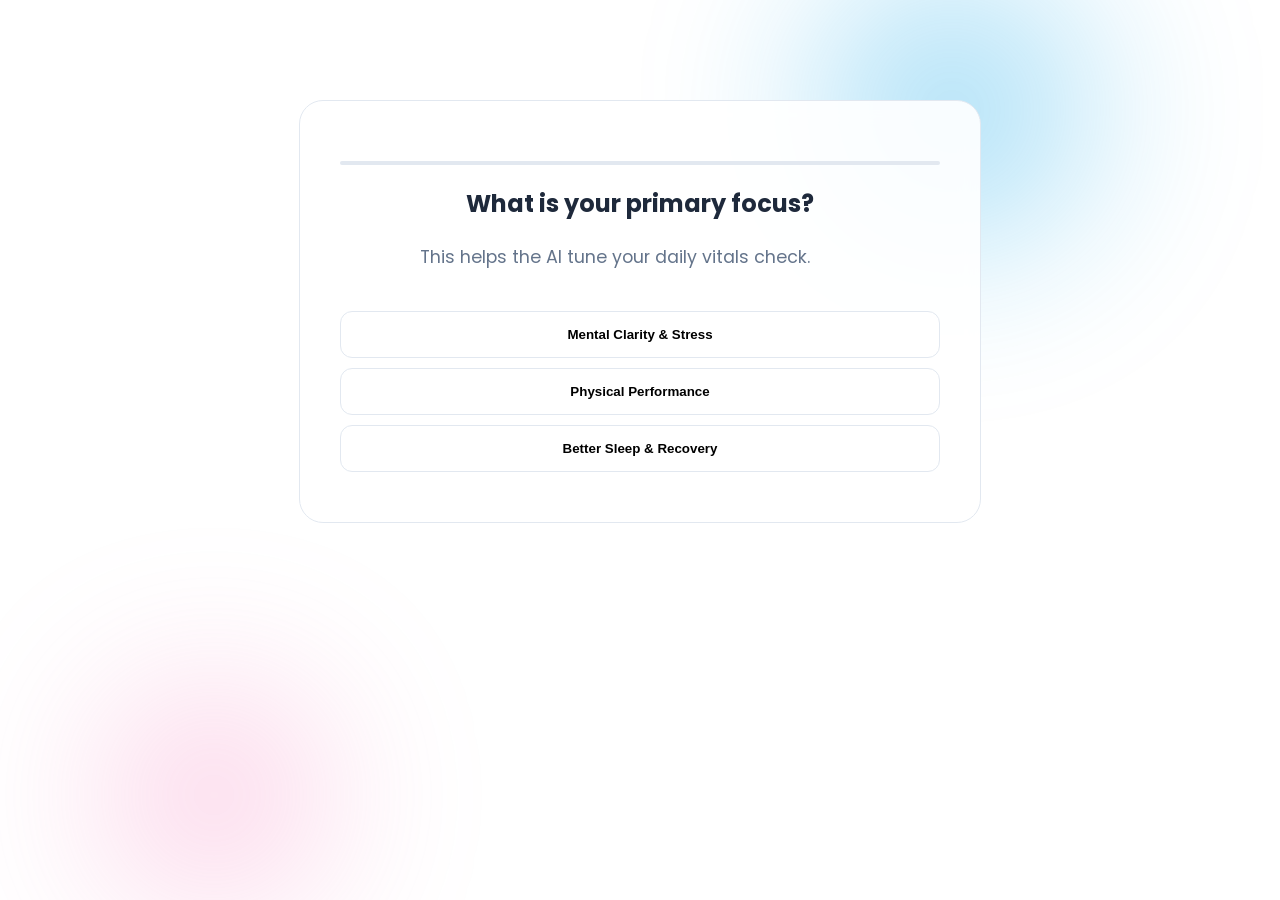
==== assessment.html @ 7e3f89d2 "Add initial HTML structure for AI assessment" ====
<!DOCTYPE html>
<html lang="en">
<head>
    <meta charset="UTF-8">
    <meta name="viewport" content="width=device-width, initial-scale=1.0">
    <title>AI Assessment | Vitals Tracker</title>
    <link href="https://fonts.googleapis.com/css2?family=Poppins:wght@400;600&display=swap" rel="stylesheet">
    <link rel="stylesheet" href="style.css"> <style>
        .assessment-card {
            max-width: 600px; margin: 100px auto; padding: 40px;
            background: rgba(255, 255, 255, 0.9); backdrop-filter: blur(10px);
            border-radius: 24px; text-align: center; border: 1px solid #e2e8f0;
        }
        .step { display: none; }
        .step.active { display: block; animation: fadeIn 0.5s; }
        .option-btn {
            display: block; width: 100%; padding: 15px; margin: 10px 0;
            border: 1px solid #e2e8f0; border-radius: 12px; background: white;
            cursor: pointer; transition: 0.3s; font-weight: 600;
        }
        .option-btn:hover { border-color: var(--primary); background: #f0f9ff; color: var(--primary); }
        .loading-bar { width: 100%; height: 4px; background: #e2e8f0; border-radius: 2px; margin-top: 20px; overflow: hidden; }
        .progress { width: 0%; height: 100%; background: var(--primary); transition: 0.5s; }
    </style>
</head>
<body class="light-theme">
    <div class="background-env">
        <div class="orb orb-1"></div>
        <div class="orb orb-2"></div>
    </div>

    <div class="assessment-card">
        <div class="loading-bar"><div class="progress" id="progress"></div></div>
        
        <div class="step active" id="step1">
            <h2>What is your primary focus?</h2>
            <p>This helps the AI tune your daily vitals check.</p>
            <button class="option-btn" onclick="nextStep(2)">Mental Clarity & Stress</button>
            <button class="option-btn" onclick="nextStep(2)">Physical Performance</button>
            <button class="option-btn" onclick="nextStep(2)">Better Sleep & Recovery</button>
        </div>

        <div class="step" id="step2">
            <h2>Current Activity Level?</h2>
            <button class="option-btn" onclick="nextStep(3)">Sedentary (Office/Study)</button>
            <button class="option-btn" onclick="nextStep(3)">Active (3-4 workouts/week)</button>
            <button class="option-btn" onclick="nextStep(3)">Athlete (Daily intensity)</button>
        </div>

        <div class="step" id="step3">
            <h2 id="ai-status">Calibrating AI Model...</h2>
            <p>Synthesizing your health profile.</p>
        </div>
    </div>

    <script>
        let currentStep = 1;
        function nextStep(step) {
            document.getElementById(`step${currentStep}`).classList.remove('active');
            currentStep = step;
            document.getElementById(`step${currentStep}`).classList.add('active');
            
            // Update Progress Bar
            const progress = (currentStep / 3) * 100;
            document.getElementById('progress').style.width = `${progress}%`;

            if(step === 3) {
                processAI();
            }
        }

        function processAI() {
            const status = document.getElementById('ai-status');
            setTimeout(() => status.innerText = "Analyzing Stress Patterns...", 1000);
            setTimeout(() => status.innerText = "Generating Daily Vitals...", 2000);
            setTimeout(() => {
                // Once finished, redirect to the actual dashboard
                window.location.href = "index.html"; 
            }, 3500);
        }
    </script>
</body>
</html>
---- style.css ----
/* LIGHT THEME ROOT (Focus on Energy and Health) */
:root {
    --bg-pure: #ffffff;
    --bg-section: #fbfdff; /* Extremely light blue-tint */
    --text-main: #1e293b; /* Dark navy, better than black */
    --text-muted: #64748b;
    --primary: #0ea5e9; /* Energetic Sky Blue */
    --accent: #818cf8; /* Soft Indigo */
    
    /* Glsasmorphism/Light Panel effect */
    --glass-light: rgba(255, 255, 255, 0.7);
    --border-light: rgba(14, 165, 233, 0.1);
}

body {
    font-family: 'Poppins', sans-serif;
    margin: 0;
    padding: 0;
    color: var(--text-main);
    background-color: var(--bg-pure);
    overflow-x: hidden;
    line-height: 1.6;
}

/* 1. THE MOVING ORB ENVIRONMENT */
.background-env {
    position: fixed;
    top: 0; left: 0;
    width: 100%; height: 100%;
    z-index: -2;
    overflow: hidden;
}

.orb {
    position: absolute;
    border-radius: 50%;
    filter: blur(80px); /* This gives that soft light feel */
    opacity: 0.5;
    animation: orbFloat 25s infinite linear;
}

.orb-1 {
    width: 400px; height: 400px;
    background: radial-gradient(circle, var(--primary) 0%, transparent 70%);
    top: -10%; right: 10%;
}

.orb-2 {
    width: 300px; height: 300px;
    background: radial-gradient(circle, #f472b6 0%, transparent 70%); /* Soft Pink/Energy */
    bottom: -5%; left: 5%;
    animation-delay: -5s;
}

/* Orb Movement Keyframes */
@keyframes orbFloat {
    0%, 100% { transform: translate(0, 0); }
    33% { transform: translate(100px, 50px); }
    66% { transform: translate(-50px, 100px); }
}

/* THE SCROLL CONTAINER ( GSAP will manage this) */
.scroll-container {
    max-width: 1300px;
    margin: 0 auto;
    padding: 0 40px;
}

/* PUBLIC NAVBAR (Light & Airy) */
.navbar {
    display: flex;
    justify-content: space-between;
    align-items: center;
    padding: 25px 0;
    backdrop-filter: blur(10px); /* Blurs orbs slightly as they pass behind */
}

.logo {
    font-size: 1.6rem;
    font-weight: 800;
    color: var(--text-main);
}

.logo span { color: var(--primary); }

.nav-actions { display: flex; gap: 15px; align-items: center; }

/* HERO SECTION */
.hero {
    display: flex;
    justify-content: space-between;
    align-items: center;
    padding: 100px 0;
    min-height: 80vh;
}

.hero-content { flex: 0 0 55%; }

.ai-badge {
    background: rgba(14, 165, 233, 0.08);
    color: var(--primary);
    padding: 5px 12px;
    border-radius: 50px;
    font-size: 0.8rem;
    font-weight: 600;
    text-transform: uppercase;
    letter-spacing: 1px;
}

h1 {
    font-size: 3.8rem;
    font-weight: 800;
    line-height: 1.1;
    margin: 15px 0;
    color: var(--text-main);
}

h1 span {
    background: linear-gradient(90deg, var(--primary), var(--accent));
    -webkit-background-clip: text;
    -webkit-text-fill-color: transparent;
}

p {
    color: var(--text-muted);
    font-size: 1.1rem;
    max-width: 550px;
    margin-bottom: 40px;
}

/* BUTTONS (Light and Shiny) */
.btn-primary {
    background: linear-gradient(135deg, var(--primary), #38bdf8);
    color: white;
    padding: 12px 24px;
    border: none;
    border-radius: 10px;
    font-weight: 600;
    cursor: pointer;
    transition: transform 0.2s, box-shadow 0.2s;
    box-shadow: 0 8px 20px rgba(14, 165, 233, 0.2);
}

.btn-primary:hover {
    transform: translateY(-2px);
    box-shadow: 0 12px 25px rgba(14, 165, 233, 0.3);
}

.btn-text {
    background: none;
    border: none;
    color: var(--text-main);
    font-weight: 600;
    cursor: pointer;
    transition: color 0.2s;
}

.btn-text:hover { color: var(--primary); }

.large { padding: 18px 36px; font-size: 1.1rem; }

/* 2. THE CUSTOM AI VISUAL (Shape Morphing!) */
.hero-visual {
    flex: 0 0 40%;
    display: flex;
    justify-content: center;
    align-items: center;
}

.ai-core-container {
    width: 250px;
    height: 250px;
    display: flex;
    flex-direction: column;
    justify-content: center;
    align-items: center;
    position: relative;
}

/* This is the heart of the animation: An organic, pulsing light */
.ai-core-pulse {
    width: 150px; height: 150px;
    background: radial-gradient(circle, #e0f2fe 0%, transparent 70%);
    border-radius: 50%;
    position: absolute;
    
    /* Apply custom pulse animation */
    animation: coreBreathing 6s infinite ease-in-out;
    box-shadow: 0 0 40px rgba(14, 165, 233, 0.3);
}

/* The scanning line that floats up and down */
.ai-scanner-line {
    width: 180px;
    height: 2px;
    background: linear-gradient(90deg, transparent, var(--primary), transparent);
    position: absolute;
    border-radius: 2px;
    animation: scannerMove 4s infinite linear;
}

.ai-status {
    position: absolute;
    bottom: 20px;
    color: var(--primary);
    font-size: 0.8rem;
    font-weight: 600;
    letter-spacing: 1px;
    margin: 0;
}

/* Keyframes for our custom Core breathing animation */
@keyframes coreBreathing {
    0%, 100% {
        transform: scale(1);
        opacity: 0.6;
        filter: blur(10px);
    }
    50% {
        transform: scale(1.2);
        opacity: 0.9;
        filter: blur(5px);
        background: radial-gradient(circle, #fdf2f8 0%, transparent 70%); /* Shift color slightly */
    }
}

/* Keyframes for the scanner */
@keyframes scannerMove {
    0%, 100% { transform: translateY(-70px); opacity: 0; }
    20%, 80% { opacity: 1; }
    50% { transform: translateY(70px); }
}
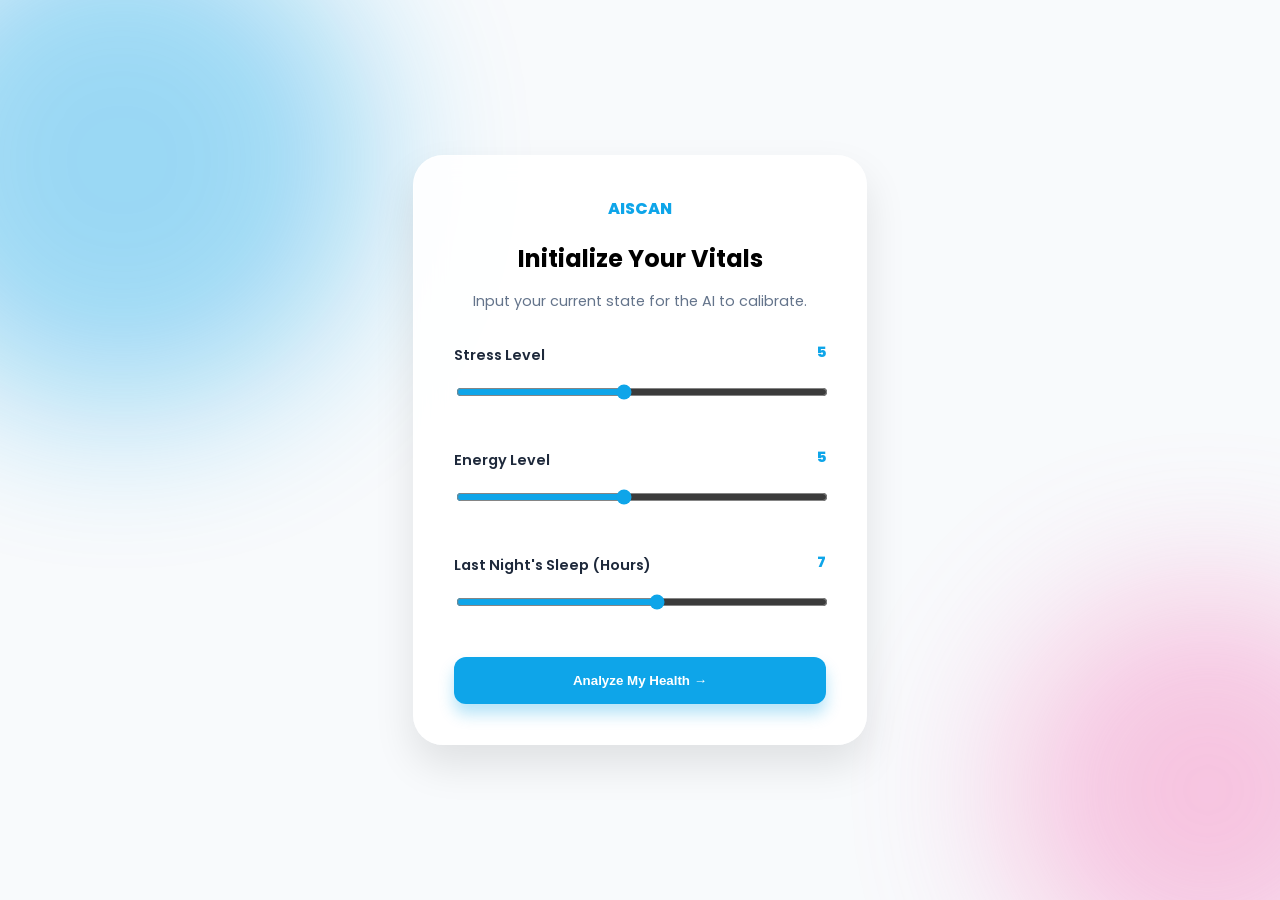
==== commit 9532c14e: "Update assessment page title and styles" ====
--- a/assessment.html
+++ b/assessment.html
@@ -3,81 +3,93 @@
 <head>
     <meta charset="UTF-8">
     <meta name="viewport" content="width=device-width, initial-scale=1.0">
-    <title>AI Assessment | Vitals Tracker</title>
-    <link href="https://fonts.googleapis.com/css2?family=Poppins:wght@400;600&display=swap" rel="stylesheet">
-    <link rel="stylesheet" href="style.css"> <style>
+    <title>AI Health Scan | Vitals Tracker</title>
+    <link href="https://fonts.googleapis.com/css2?family=Poppins:wght@400;600;800&display=swap" rel="stylesheet">
+    <link rel="stylesheet" href="signup.css"> <style>
         .assessment-card {
-            max-width: 600px; margin: 100px auto; padding: 40px;
-            background: rgba(255, 255, 255, 0.9); backdrop-filter: blur(10px);
-            border-radius: 24px; text-align: center; border: 1px solid #e2e8f0;
+            max-width: 500px; margin: 50px auto; padding: 40px;
+            background: rgba(255, 255, 255, 0.9); backdrop-filter: blur(15px);
+            border-radius: 30px; box-shadow: 0 20px 40px rgba(0,0,0,0.1);
+            text-align: center; border: 1px solid rgba(255,255,255,0.5);
         }
-        .step { display: none; }
-        .step.active { display: block; animation: fadeIn 0.5s; }
-        .option-btn {
-            display: block; width: 100%; padding: 15px; margin: 10px 0;
-            border: 1px solid #e2e8f0; border-radius: 12px; background: white;
-            cursor: pointer; transition: 0.3s; font-weight: 600;
-        }
-        .option-btn:hover { border-color: var(--primary); background: #f0f9ff; color: var(--primary); }
-        .loading-bar { width: 100%; height: 4px; background: #e2e8f0; border-radius: 2px; margin-top: 20px; overflow: hidden; }
-        .progress { width: 0%; height: 100%; background: var(--primary); transition: 0.5s; }
+        .vitals-form { display: flex; flex-direction: column; gap: 20px; text-align: left; }
+        label { font-weight: 600; color: #1e293b; font-size: 0.9rem; }
+        input[type="range"] { width: 100%; cursor: pointer; accent-color: #0ea5e9; }
+        .val-display { float: right; color: #0ea5e9; font-weight: 800; }
+        .ai-status-box { display: none; padding: 20px; background: #f0f9ff; border-radius: 15px; margin-top: 20px; }
+        .pulse { animation: pulse-blue 2s infinite; }
+        @keyframes pulse-blue { 0% { opacity: 1; } 50% { opacity: 0.5; } 100% { opacity: 1; } }
     </style>
 </head>
-<body class="light-theme">
+<body>
     <div class="background-env">
         <div class="orb orb-1"></div>
         <div class="orb orb-2"></div>
     </div>
 
-    <div class="assessment-card">
-        <div class="loading-bar"><div class="progress" id="progress"></div></div>
-        
-        <div class="step active" id="step1">
-            <h2>What is your primary focus?</h2>
-            <p>This helps the AI tune your daily vitals check.</p>
-            <button class="option-btn" onclick="nextStep(2)">Mental Clarity & Stress</button>
-            <button class="option-btn" onclick="nextStep(2)">Physical Performance</button>
-            <button class="option-btn" onclick="nextStep(2)">Better Sleep & Recovery</button>
-        </div>
+    <div class="assessment-card animate__animated animate__fadeInUp">
+        <div class="logo" style="color: #0ea5e9; margin-bottom: 20px; font-weight: 800;">AI<span>SCAN</span></div>
+        <h2 style="margin-bottom: 10px;">Initialize Your Vitals</h2>
+        <p style="color: #64748b; font-size: 0.9rem; margin-bottom: 30px;">Input your current state for the AI to calibrate.</p>
 
-        <div class="step" id="step2">
-            <h2>Current Activity Level?</h2>
-            <button class="option-btn" onclick="nextStep(3)">Sedentary (Office/Study)</button>
-            <button class="option-btn" onclick="nextStep(3)">Active (3-4 workouts/week)</button>
-            <button class="option-btn" onclick="nextStep(3)">Athlete (Daily intensity)</button>
-        </div>
+        <form class="vitals-form" id="vitalsForm">
+            <div class="input-group">
+                <label>Stress Level <span class="val-display" id="stressVal">5</span></label>
+                <input type="range" id="stress" min="1" max="10" value="5" oninput="document.getElementById('stressVal').innerText = this.value">
+            </div>
 
-        <div class="step" id="step3">
-            <h2 id="ai-status">Calibrating AI Model...</h2>
-            <p>Synthesizing your health profile.</p>
+            <div class="input-group">
+                <label>Energy Level <span class="val-display" id="energyVal">5</span></label>
+                <input type="range" id="energy" min="1" max="10" value="5" oninput="document.getElementById('energyVal').innerText = this.value">
+            </div>
+
+            <div class="input-group">
+                <label>Last Night's Sleep (Hours) <span class="val-display" id="sleepVal">7</span></label>
+                <input type="range" id="sleep" min="1" max="12" value="7" oninput="document.getElementById('sleepVal').innerText = this.value">
+            </div>
+
+            <button type="submit" class="btn-submit">Analyze My Health →</button>
+        </form>
+
+        <div id="aiStatus" class="ai-status-box">
+            <p class="pulse" id="statusText" style="font-weight: 600; color: #0ea5e9;">Connecting to Neural Core...</p>
         </div>
     </div>
 
     <script>
-        let currentStep = 1;
-        function nextStep(step) {
-            document.getElementById(`step${currentStep}`).classList.remove('active');
-            currentStep = step;
-            document.getElementById(`step${currentStep}`).classList.add('active');
-            
-            // Update Progress Bar
-            const progress = (currentStep / 3) * 100;
-            document.getElementById('progress').style.width = `${progress}%`;
+       document.getElementById('vitalsForm').addEventListener('submit', function(e) {
+    e.preventDefault();
+    
+    // 1. Capture the data
+    const stress = parseInt(document.getElementById('stress').value);
+    const energy = parseInt(document.getElementById('energy').value);
+    const sleep = parseInt(document.getElementById('sleep').value);
 
-            if(step === 3) {
-                processAI();
-            }
-        }
+    // 2. Calculate a "Recovery Score" (Simple Logic)
+    // Formula: (Energy + Sleep - Stress) adjusted to a 1-10 scale
+    let recoveryScore = ((energy + sleep + (10 - stress)) / 3).toFixed(1);
 
-        function processAI() {
-            const status = document.getElementById('ai-status');
-            setTimeout(() => status.innerText = "Analyzing Stress Patterns...", 1000);
-            setTimeout(() => status.innerText = "Generating Daily Vitals...", 2000);
-            setTimeout(() => {
-                // Once finished, redirect to the actual dashboard
-                window.location.href = "index.html"; 
-            }, 3500);
-        }
+    // 3. UI Transition
+    document.getElementById('vitalsForm').style.display = 'none';
+    document.getElementById('aiStatus').style.display = 'block';
+    const status = document.getElementById('statusText');
+
+    // 4. Show the "Processing" steps
+    setTimeout(() => { status.innerText = "Syncing Local Data..."; }, 800);
+    setTimeout(() => { status.innerText = "Calculating Recovery Index..."; }, 1800);
+    setTimeout(() => { 
+        status.innerHTML = `Scan Complete! <br> <span style="font-size: 1.5rem; color: #0ea5e9;">Score: ${recoveryScore}/10</span>`; 
+    }, 3000);
+    
+    // 5. Save to LocalStorage (so the Dashboard can see it without a database)
+    localStorage.setItem('vitalsScore', recoveryScore);
+    localStorage.setItem('lastSleep', sleep);
+
+    // 6. Redirect to Dashboard
+    setTimeout(() => {
+        window.location.href = "index.html"; 
+    }, 5000);
+});
     </script>
 </body>
 </html>
--- a/signup.css
+++ b/signup.css
@@ -0,0 +1,71 @@
+:root {
+    --primary: #0ea5e9;
+    --text-main: #1e293b;
+    --bg-pure: #ffffff;
+}
+
+body {
+    font-family: 'Poppins', sans-serif;
+    margin: 0;
+    height: 100vh;
+    display: flex;
+    align-items: center;
+    justify-content: center;
+    background-color: #f8fafc;
+    overflow: hidden;
+}
+
+/* Moving Orbs */
+.background-env { position: fixed; top: 0; left: 0; width: 100%; height: 100%; z-index: -1; }
+.orb { position: absolute; border-radius: 50%; filter: blur(80px); opacity: 0.4; animation: float 20s infinite alternate; }
+.orb-1 { width: 500px; height: 500px; background: #0ea5e9; top: -10%; left: -10%; }
+.orb-2 { width: 400px; height: 400px; background: #f472b6; bottom: -10%; right: -10%; }
+
+@keyframes float { from { transform: translate(0,0); } to { transform: translate(50px, 50px); } }
+
+.signup-card {
+    display: flex;
+    background: rgba(255, 255, 255, 0.85);
+    backdrop-filter: blur(20px);
+    border-radius: 30px;
+    width: 850px;
+    box-shadow: 0 25px 50px -12px rgba(0,0,0,0.1);
+    border: 1px solid rgba(255,255,255,0.4);
+    overflow: hidden;
+}
+
+.card-left {
+    flex: 1;
+    background: linear-gradient(135deg, #0ea5e9, #818cf8);
+    padding: 50px;
+    color: white;
+    display: flex;
+    flex-direction: column;
+    justify-content: center;
+}
+
+.card-left .logo { font-size: 1.5rem; font-weight: 800; margin-bottom: 30px; }
+.card-left h2 { font-size: 2rem; line-height: 1.2; }
+.b-item { margin: 12px 0; font-weight: 600; font-size: 0.9rem; }
+
+.card-right { flex: 1.2; padding: 50px; background: white; }
+
+.btn-google {
+    width: 100%; padding: 12px; border: 1px solid #e2e8f0; background: white;
+    border-radius: 12px; font-weight: 600; display: flex; align-items: center;
+    justify-content: center; gap: 10px; cursor: pointer; transition: 0.2s;
+}
+
+.divider { text-align: center; margin: 20px 0; border-bottom: 1px solid #f1f5f9; line-height: 0.1em; }
+.divider span { background: #fff; padding: 0 10px; color: #94a3b8; font-size: 0.8rem; }
+
+input {
+    width: 100%; padding: 14px; margin-bottom: 12px; border-radius: 12px;
+    border: 1px solid #e2e8f0; box-sizing: border-box; font-family: inherit;
+}
+
+.btn-submit {
+    width: 100%; padding: 16px; background: var(--primary); color: white;
+    border: none; border-radius: 12px; font-weight: 700; cursor: pointer;
+    box-shadow: 0 10px 15px rgba(14, 165, 233, 0.3);
+}
